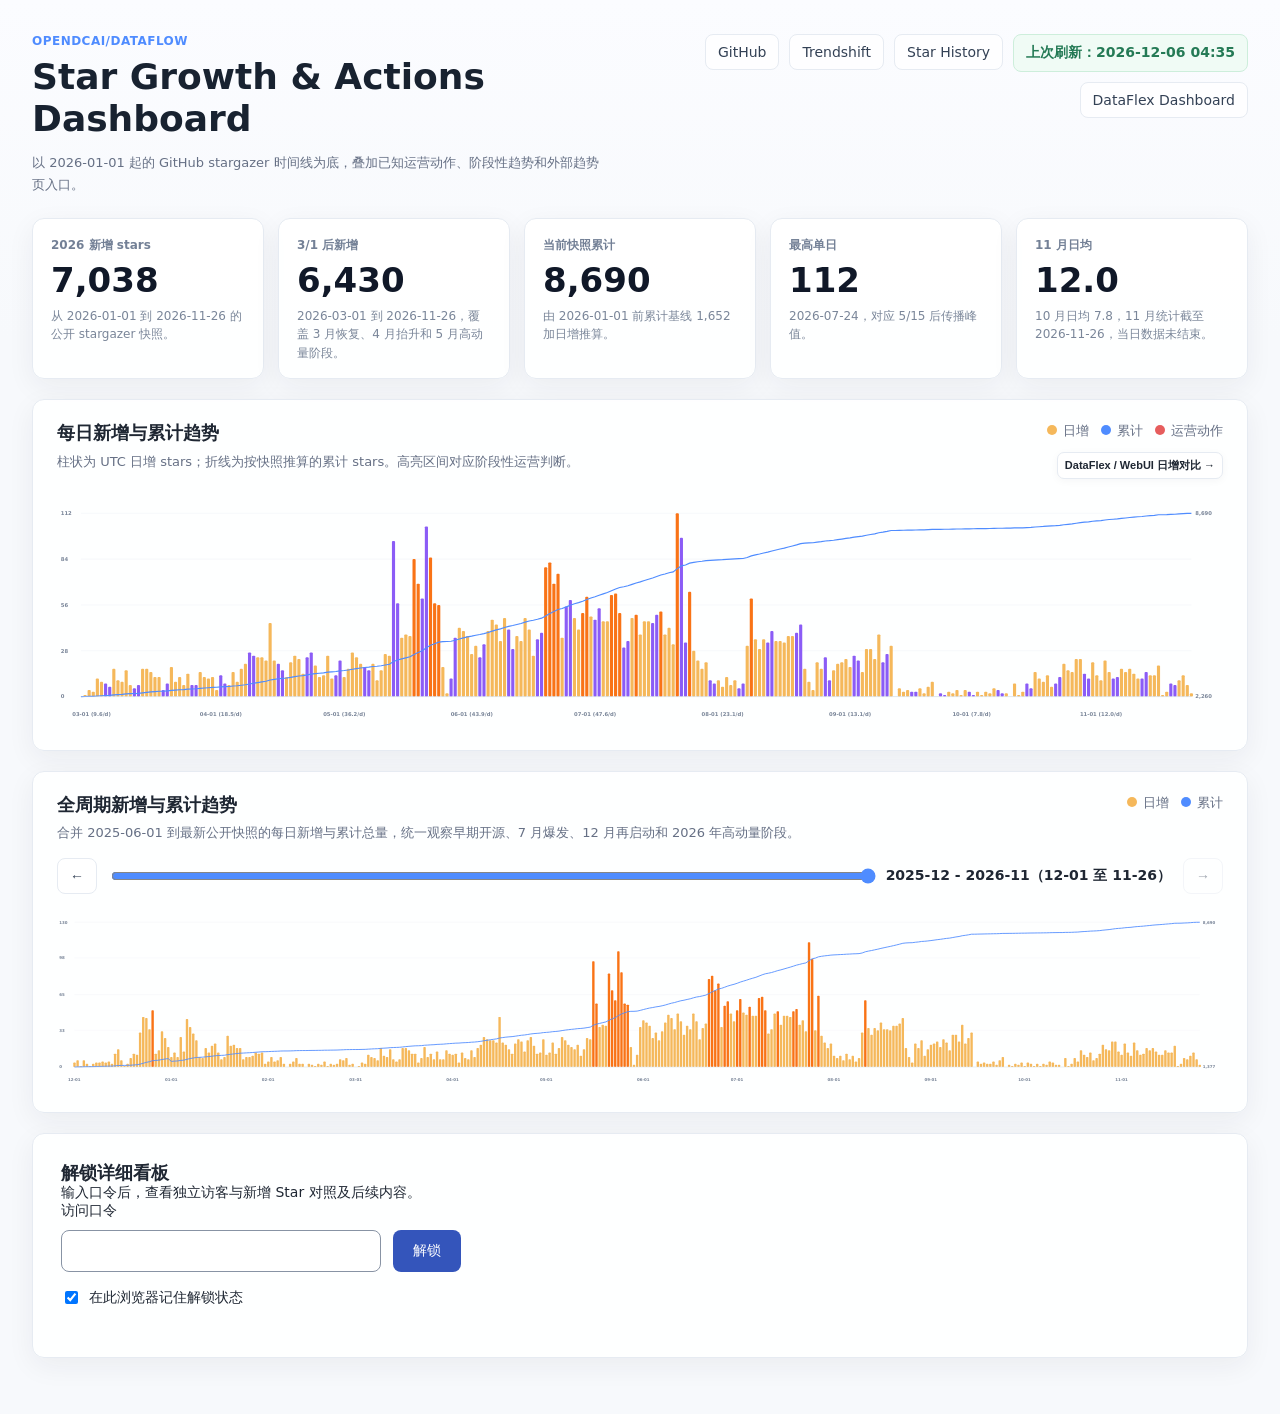
==== index.html @ 341fd1ab "chore: update encrypted dashboard [skip ci]" ====
<!doctype html>
<html lang="zh-CN">
  <head>
    <meta charset="utf-8" />
    <meta name="viewport" content="width=device-width, initial-scale=1" />
    <title>Dataflow Star Dashboard</title>
    <link rel="icon" type="image/png" href="./favicon.png" />
    <link rel="stylesheet" href="./styles.css?v=d1a17b342417" />
  <link rel="stylesheet" href="./dashboard-gate.css?v=d1a17b342417">
</head>
  <body>
    <header class="page-header">
      <div>
        <p class="eyebrow">OpenDCAI/DataFlow</p>
        <h1>Star Growth &amp; Actions Dashboard</h1>
        <p class="subhead">
          以 2026-01-01 起的 GitHub stargazer 时间线为底，叠加已知运营动作、阶段性趋势和外部趋势页入口。
        </p>
      </div>
      <nav class="source-links" aria-label="Source links">
        <a href="https://github.com/OpenDCAI/DataFlow" target="_blank" rel="noreferrer">GitHub</a>
        <a href="https://trendshift.io/repositories/16045" target="_blank" rel="noreferrer">Trendshift</a>
        <a href="https://www.star-history.com/?repos=OpenDCAI%2FDataFlow&type=date&legend=top-left" target="_blank" rel="noreferrer">Star History</a>
        <span class="source-links-second-row">
          <a href="https://jununn.github.io/dataflex-star-dashboard/" target="_blank" rel="noreferrer">DataFlex Dashboard</a>
        </span>
        <span id="liveStatus" class="live-status">本地快照</span>
      </nav>
    </header>

    <main>
      <section class="summary-grid" id="summary"></section>

      <section class="panel chart-panel">
        <div class="panel-heading">
          <div>
            <h2>每日新增与累计趋势</h2>
            <p>柱状为 UTC 日增 stars；折线为按快照推算的累计 stars。高亮区间对应阶段性运营判断。</p>
          </div>
          <div class="main-chart-tools">
            <div id="mainChartLegend" class="legend">
              <span><i class="legend-dot daily"></i>日增</span>
              <span><i class="legend-dot cumulative"></i>累计</span>
              <span><i class="legend-dot action"></i>运营动作</span>
            </div>
            <button id="mainChartModeToggle" type="button" class="chart-mode-button">DataFlex / WebUI 日增对比 →</button>
          </div>
        </div>
        <div id="mainChart" class="chart-wrap" aria-label="Daily stars and cumulative stars chart"></div>
      </section>

      <section class="panel chart-panel">
        <div class="panel-heading">
          <div>
            <h2>全周期新增与累计趋势</h2>
            <p>合并 2025-06-01 到最新公开快照的每日新增与累计总量，统一观察早期开源、7 月爆发、12 月再启动和 2026 年高动量阶段。</p>
          </div>
          <div class="legend">
            <span><i class="legend-dot daily"></i>日增</span>
            <span><i class="legend-dot cumulative"></i>累计</span>
          </div>
        </div>
        <div class="chart-window-controls" aria-label="全周期趋势 12 个月窗口切换">
          <button id="combinedPrev" type="button" class="icon-button" aria-label="前移一个月">←</button>
          <input id="combinedWindowSlider" class="year-slider" type="range" min="0" max="0" step="1" value="0" aria-label="选择 12 个月窗口" />
          <strong id="combinedWindowLabel" class="chart-window-label">近 12 个月</strong>
          <button id="combinedNext" type="button" class="icon-button" aria-label="后移一个月">→</button>
        </div>
        <div id="combinedChart" class="chart-wrap" aria-label="Combined daily stars and cumulative stars chart"></div>
      </section>


<section class="panel" id="dashboardGate" aria-labelledby="gateTitle">
  <h2 id="gateTitle">解锁详细看板</h2>
  <p>输入口令后，查看独立访客与新增 Star 对照及后续内容。</p>
  <form id="dashboardGateForm">
    <label for="dashboardPasscode">访问口令</label>
    <div class="gate-input-row"><input id="dashboardPasscode" type="password" autocomplete="current-password" required aria-describedby="gateError"><button type="submit" id="gateSubmit">解锁</button></div>
    <label class="gate-remember"><input id="gateRemember" type="checkbox" checked>在此浏览器记住解锁状态</label>
    <p id="gateError" role="status" aria-live="polite"></p>
  </form>
  <noscript>请启用 JavaScript 后输入口令解锁。</noscript>
</section>
</main>
<script src="./app.js?v=d1a17b342417"></script>
<script src="./protected.js?v=d1a17b342417"></script>
<script src="./unlock.js?v=d1a17b342417"></script>
</body></html>
---- styles.css ----
:root {
  color-scheme: light;
  --bg: #f6f7fb;
  --panel: #ffffff;
  --ink: #20242b;
  --muted: #606978;
  --line: #dfe3eb;
  --soft: #eef1f7;
  --accent: #e3a008;
  --accent-strong: #c47d00;
  --blue: #2563eb;
  --green: #15803d;
  --red: #dc2626;
  --shadow: 0 14px 40px rgba(15, 23, 42, 0.08);
}

* {
  box-sizing: border-box;
}

body {
  margin: 0;
  background: var(--bg);
  color: var(--ink);
  font-family:
    Inter, ui-sans-serif, system-ui, -apple-system, BlinkMacSystemFont, "Segoe UI",
    "Noto Sans SC", sans-serif;
}

a {
  color: inherit;
}

.page-header {
  display: flex;
  justify-content: space-between;
  gap: 32px;
  padding: 40px 52px 24px;
}

.eyebrow {
  margin: 0 0 8px;
  color: var(--blue);
  font-size: 13px;
  font-weight: 800;
  letter-spacing: 0;
  text-transform: uppercase;
}

h1,
h2,
p {
  margin: 0;
}

h1 {
  max-width: 920px;
  font-size: 42px;
  line-height: 1.12;
  letter-spacing: 0;
}

h2 {
  font-size: 20px;
  line-height: 1.2;
}

.subhead {
  max-width: 880px;
  margin-top: 12px;
  color: var(--muted);
  font-size: 16px;
  line-height: 1.7;
}

.source-links {
  display: flex;
  align-items: flex-start;
  gap: 10px;
  flex-wrap: wrap;
  justify-content: flex-end;
  margin-left: auto;
}

.source-links-second-row {
  display: flex;
  flex-basis: 100%;
  justify-content: flex-end;
  order: 2;
}

.source-links a,
.table-tools select,
.inline-source,
.icon-button {
  border: 1px solid var(--line);
  border-radius: 8px;
  background: var(--panel);
  padding: 9px 12px;
  font-size: 14px;
  text-decoration: none;
  box-shadow: 0 2px 10px rgba(15, 23, 42, 0.04);
}

.icon-button {
  min-width: 38px;
  color: var(--ink);
  font-weight: 900;
  cursor: pointer;
}

.icon-button:disabled {
  cursor: not-allowed;
  opacity: 0.45;
}

.live-status {
  border: 1px solid var(--line);
  border-radius: 8px;
  background: #eefaf1;
  color: #237a3b;
  padding: 9px 12px;
  font-size: 14px;
  font-weight: 800;
  white-space: nowrap;
}

.live-status.is-stale {
  background: #fff7ed;
  color: #b45309;
}

.inline-source {
  align-self: flex-start;
  color: var(--blue);
  white-space: nowrap;
}

main {
  padding: 0 52px 52px;
}

.summary-grid {
  display: grid;
  grid-template-columns: repeat(5, minmax(0, 1fr));
  gap: 16px;
  margin-bottom: 18px;
}

.metric {
  min-height: 118px;
  border: 1px solid var(--line);
  border-radius: 8px;
  background: var(--panel);
  padding: 18px;
  box-shadow: var(--shadow);
}

.metric span {
  display: block;
  color: var(--muted);
  font-size: 13px;
}

.metric strong {
  display: block;
  margin-top: 8px;
  font-size: 30px;
  line-height: 1;
}

.metric p {
  margin-top: 10px;
  color: var(--muted);
  font-size: 13px;
  line-height: 1.45;
}

.panel {
  border: 1px solid var(--line);
  border-radius: 8px;
  background: var(--panel);
  box-shadow: var(--shadow);
}

.chart-panel {
  margin-bottom: 18px;
}

.panel-heading {
  display: flex;
  justify-content: space-between;
  gap: 24px;
  padding: 22px 24px 12px;
}

.panel-heading.compact {
  padding-bottom: 0;
}

.panel-heading p {
  margin-top: 7px;
  color: var(--muted);
  font-size: 14px;
  line-height: 1.5;
}

.legend,
.table-tools {
  display: flex;
  align-items: center;
  gap: 12px;
  color: var(--muted);
  font-size: 13px;
  white-space: nowrap;
}

.calendar-month-label {
  min-width: 104px;
  color: var(--ink);
  font-size: 15px;
  text-align: center;
}

.chart-window-controls {
  display: grid;
  grid-template-columns: auto minmax(180px, 1fr) minmax(168px, auto) auto;
  align-items: center;
  gap: 12px;
  padding: 0 24px 12px;
}

.chart-window-label {
  color: var(--ink);
  font-size: 14px;
  text-align: center;
  white-space: nowrap;
}

.year-slider {
  width: 100%;
  accent-color: var(--blue);
  cursor: pointer;
}

.year-slider:disabled {
  cursor: not-allowed;
  opacity: 0.45;
}

.legend-dot {
  display: inline-block;
  width: 10px;
  height: 10px;
  margin-right: 6px;
  border-radius: 50%;
}

.legend-dot.daily {
  background: var(--accent);
}

.legend-dot.cumulative {
  background: var(--blue);
}

.legend-dot.action {
  background: var(--red);
}

.legend-dot.visitors {
  background: var(--green);
}

.legend-dot.star-compare {
  background: var(--accent);
}

.legend-dot.clones {
  background: #f97316;
}

.legend-dot.cloners {
  background: #8b5cf6;
}

.competitor-legend {
  display: grid;
  grid-template-columns: repeat(4, minmax(0, 1fr));
  gap: 10px;
  padding: 0 24px 12px;
}

.competitor-chip {
  display: grid;
  grid-template-columns: 10px 1fr auto;
  align-items: center;
  gap: 8px;
  border: 1px solid var(--line);
  border-radius: 8px;
  background: #fbfcff;
  padding: 9px 10px;
  color: var(--ink);
  text-decoration: none;
}

.competitor-chip span {
  width: 10px;
  height: 10px;
  border-radius: 50%;
}

.competitor-chip strong {
  min-width: 0;
  overflow: hidden;
  font-size: 12px;
  font-weight: 700;
  text-overflow: ellipsis;
  white-space: nowrap;
}

.competitor-chip em {
  color: var(--muted);
  font-size: 12px;
  font-style: normal;
  font-weight: 800;
}

.competitor-chip small {
  grid-column: 2 / 4;
  color: var(--green);
  font-size: 12px;
  font-weight: 800;
}

.chart-wrap,
.mini-chart,
.traffic-chart {
  position: relative;
  width: 100%;
  overflow-x: auto;
  padding: 0 18px 18px;
}

.chart-tooltip {
  position: absolute;
  z-index: 3;
  min-width: 148px;
  border: 1px solid var(--line);
  border-radius: 8px;
  background: rgba(255, 255, 255, 0.96);
  box-shadow: var(--shadow);
  padding: 10px 12px;
  color: var(--ink);
  font-size: 12px;
  line-height: 1.5;
  pointer-events: none;
  transform: translate(-50%, calc(-100% - 12px));
}

.chart-tooltip strong {
  display: block;
  font-size: 13px;
}

.chart-tooltip span {
  display: block;
  color: var(--muted);
}

svg {
  display: block;
  max-width: 100%;
}

.axis text,
.chart-label {
  fill: #697386;
  font-size: 11px;
}

.grid-line {
  stroke: #e8ebf1;
  stroke-dasharray: 4 6;
}

.axis-title {
  fill: #526071;
  font-size: 12px;
  font-weight: 800;
}

.phase-band {
  fill: #f3f6fc;
}

.phase-label {
  fill: #526071;
  font-size: 11px;
  font-weight: 700;
}

.bar {
  fill: var(--accent);
}

.bar.muted {
  fill: #a7d8b6;
}

.bar.hot {
  fill: #f97316;
}

.bar.weekend {
  fill: #8b5cf6;
}

.visitor-line,
.star-compare-line,
.clone-line,
.cloner-line {
  fill: none;
  stroke-linecap: round;
  stroke-linejoin: round;
  stroke-width: 3;
}

.visitor-line {
  stroke: var(--green);
}

.star-compare-line {
  stroke: var(--accent);
}

.clone-line {
  stroke: #f97316;
}

.cloner-line {
  stroke: #8b5cf6;
}

.visitor-point {
  fill: var(--green);
  stroke: #fff;
  stroke-width: 1.5;
}

.star-point {
  fill: var(--accent);
  stroke: #fff;
  stroke-width: 1.5;
}

.traffic-weekly-chart {
  padding-bottom: 8px;
}

.traffic-combo-legend {
  display: flex;
  flex-wrap: wrap;
  gap: 8px 14px;
  padding: 0 18px 4px;
  color: var(--muted);
  font-size: 12px;
  font-weight: 800;
}

.traffic-combo-legend span {
  display: inline-flex;
  align-items: center;
  gap: 5px;
}

.traffic-combo-legend i {
  display: inline-block;
  width: 9px;
  height: 9px;
  border-radius: 2px;
}

.traffic-bar {
  opacity: 0.82;
  cursor: crosshair;
}

.traffic-bar:hover {
  opacity: 1;
  stroke: var(--ink);
  stroke-width: 1.5;
}

.traffic-line {
  fill: none;
  stroke-linecap: round;
  stroke-linejoin: round;
  stroke-width: 2.8;
}

.traffic-total-line {
  fill: none;
  stroke-linecap: round;
  stroke-linejoin: round;
  stroke-width: 3.4;
}

.traffic-total-line.views {
  stroke-dasharray: 7 5;
}

.traffic-point {
  stroke: #fff;
  stroke-width: 1.5;
  cursor: crosshair;
}

.traffic-point:hover {
  stroke: var(--ink);
  stroke-width: 2;
}

.traffic-end-label {
  font-size: 11px;
  font-weight: 800;
}

.traffic-view-axis {
  fill: #e65d5d;
}

.traffic-details {
  margin: 8px 0 0;
}

.traffic-details summary {
  display: inline-flex;
  align-items: center;
  gap: 8px;
  margin-left: 24px;
  border: 1px solid var(--line);
  border-radius: 8px;
  background: #ffffff;
  color: var(--ink);
  cursor: pointer;
  font-size: 13px;
  font-weight: 800;
  list-style: none;
  padding: 8px 12px;
  user-select: none;
}

.traffic-details summary::-webkit-details-marker {
  display: none;
}

.traffic-details summary::after {
  content: "↓";
  color: var(--muted);
  font-size: 13px;
}

.traffic-details[open] summary {
  margin-bottom: 12px;
}

.traffic-details[open] summary::after {
  content: "↑";
}

.traffic-details summary:hover {
  border-color: #94a3b8;
  background: #f8fafc;
}

.star-uv-details {
  padding-bottom: 18px;
}

.main-chart-tools {
  display: flex;
  flex-direction: column;
  align-items: flex-end;
  gap: 12px;
}

.chart-mode-button {
  border: 1px solid var(--line);
  border-radius: 7px;
  background: #ffffff;
  color: var(--ink);
  cursor: pointer;
  font-size: 11px;
  font-weight: 850;
  min-width: 72px;
  padding: 5px 7px;
  box-shadow: 0 2px 8px rgba(15, 23, 42, 0.04);
}

.chart-mode-button:hover,
.chart-mode-button[aria-pressed="true"] {
  border-color: #93c5fd;
  background: #eff6ff;
  color: #1d4ed8;
}

.webui-dataflow-line,
.webui-daily-line,
.dataflex-daily-line {
  fill: none;
  stroke-linecap: round;
  stroke-linejoin: round;
  stroke-width: 3.2;
}

.webui-dataflow-line {
  stroke: #60a5fa;
}

.webui-daily-line {
  stroke: #34d399;
}

.dataflex-daily-line {
  stroke: #a78bfa;
}

.webui-compare-point {
  stroke: #ffffff;
  stroke-width: 1.6;
  cursor: crosshair;
}

.webui-compare-point.dataflow {
  fill: #60a5fa;
}

.webui-compare-point.webui {
  fill: #34d399;
}

.webui-compare-point.dataflex {
  fill: #a78bfa;
}

.legend-dot.dataflow-line {
  background: #60a5fa;
}

.legend-dot.webui-line {
  background: #34d399;
}

.legend-dot.dataflex-line {
  background: #a78bfa;
}

.webui-total-labels {
  fill: var(--muted);
  font-size: 12px;
  font-weight: 850;
}

.webui-total-labels .dataflow-total-dot {
  fill: #60a5fa;
}

.webui-total-labels .webui-total-dot {
  fill: #34d399;
}

.webui-total-labels .dataflex-total-dot {
  fill: #a78bfa;
}

.star-uv-chart {
  margin: 0 24px 6px;
  border: 1px solid var(--line);
  border-radius: 8px;
}

.star-uv-line {
  fill: none;
  stroke: #eab308;
  stroke-linecap: round;
  stroke-linejoin: round;
  stroke-width: 3.2;
}

.star-uv-point {
  fill: #eab308;
  stroke: #fff;
  stroke-width: 1.5;
  cursor: crosshair;
}

.star-uv-point:hover {
  stroke: var(--ink);
  stroke-width: 2;
}

.traffic-matrix-wrap {
  overflow-x: auto;
  padding: 0 24px 24px;
}

.traffic-matrix {
  min-width: 860px;
  border-collapse: separate;
  border-spacing: 0;
}

.traffic-matrix th,
.traffic-matrix td {
  border-right: 1px solid var(--line);
  border-bottom: 1px solid var(--line);
}

.traffic-matrix thead th {
  position: sticky;
  top: 0;
  z-index: 1;
  background: #f8fafc;
}

.traffic-matrix thead th:first-child,
.traffic-source-name {
  position: sticky;
  left: 0;
  z-index: 2;
  background: #fff;
}

.traffic-matrix thead th:first-child {
  z-index: 3;
  background: #f8fafc;
}

.traffic-matrix thead span {
  display: block;
  margin-top: 3px;
  color: var(--muted);
  font-size: 11px;
  font-weight: 700;
}

.traffic-group-row th {
  position: static;
  background: #eef2ff;
  color: #3730a3;
  font-size: 12px;
  letter-spacing: 0.03em;
  text-transform: uppercase;
}

.traffic-source-name {
  min-width: 180px;
  max-width: 240px;
  color: var(--ink);
  font-weight: 800;
}

.traffic-matrix-cell {
  min-width: 150px;
  background: #fff;
}

.traffic-matrix-cell strong,
.traffic-matrix-cell span,
.traffic-matrix-cell em {
  display: block;
}

.traffic-matrix-cell strong {
  font-size: 18px;
  line-height: 1.1;
}

.traffic-matrix-cell span {
  margin-top: 3px;
  color: var(--muted);
  font-size: 12px;
}

.traffic-matrix-cell em {
  margin-top: 5px;
  font-size: 12px;
  font-style: normal;
  font-weight: 900;
}

.traffic-matrix-cell .is-up {
  color: #15803d;
}

.traffic-matrix-cell .is-down {
  color: #dc2626;
}

.traffic-matrix-cell .is-flat {
  color: #64748b;
}

.clone-point {
  fill: #f97316;
  stroke: #fff;
  stroke-width: 1.5;
}

.cloner-point {
  fill: #8b5cf6;
  stroke: #fff;
  stroke-width: 1.5;
}

.monthly-cloner-averages {
  display: grid;
  grid-template-columns: repeat(auto-fit, minmax(150px, 1fr));
  gap: 8px;
  padding: 0 24px 14px;
}

.monthly-cloner-averages article {
  border: 1px solid var(--line);
  border-radius: 8px;
  background: #fbfcff;
  padding: 9px 11px;
}

.monthly-cloner-averages span {
  display: block;
  color: var(--muted);
  font-size: 10px;
  font-weight: 800;
}

.monthly-cloner-averages strong {
  display: block;
  margin-top: 3px;
  color: var(--ink);
  font-size: 13px;
  line-height: 1.1;
}

.monthly-cloner-averages p {
  margin: 4px 0 0;
  color: var(--muted);
  font-size: 10px;
  line-height: 1.45;
}

.overflow-label {
  fill: #c2410c;
  font-size: 13px;
  font-weight: 800;
}

.cum-line {
  fill: none;
  stroke: var(--blue);
  stroke-width: 2.4;
}

.competitor-line {
  fill: none;
  stroke-linecap: round;
  stroke-linejoin: round;
  stroke-width: 3.5;
}

.competitor-point {
  stroke: #ffffff;
  stroke-width: 1.4;
  cursor: crosshair;
}

.competitor-point:hover {
  stroke: var(--ink);
  stroke-width: 2;
}

.competitor-end-label {
  font-size: 11px;
  font-weight: 800;
}

.action-pin {
  fill: var(--red);
  stroke: #fff;
  stroke-width: 1.6;
}

.hover-zone {
  fill: transparent;
}

.hover-zone:hover + .bar,
.bar:hover {
  fill: var(--accent-strong);
}

.two-col {
  display: grid;
  grid-template-columns: minmax(0, 1.1fr) minmax(360px, 0.9fr);
  gap: 18px;
  margin-bottom: 18px;
}

.phase-list,
.source-stack {
  display: grid;
  gap: 12px;
  padding: 18px 24px 24px;
}

.phase-card {
  border-left: 4px solid var(--blue);
  border-radius: 8px;
  background: #f8fafc;
  padding: 14px 16px;
}

.phase-card strong {
  display: block;
  font-size: 15px;
}

.phase-card p {
  margin-top: 6px;
  color: var(--muted);
  font-size: 13px;
  line-height: 1.55;
}

.source-card {
  display: block;
  border: 1px solid var(--line);
  border-radius: 8px;
  padding: 14px;
  text-decoration: none;
}

.source-card strong,
.source-card span {
  display: block;
}

.source-card span {
  margin-top: 5px;
  color: var(--muted);
  font-size: 13px;
  line-height: 1.45;
}

.region-grid {
  display: grid;
  grid-template-columns: repeat(5, minmax(0, 1fr));
  gap: 12px;
  padding: 12px 24px 24px;
}

.region-card {
  border: 1px solid var(--line);
  border-radius: 8px;
  background: #f8fafc;
  padding: 14px;
}

.region-card strong {
  display: block;
  font-size: 14px;
  line-height: 1.35;
}

.region-bar {
  display: grid;
  grid-template-columns: var(--china) var(--overseas) var(--unknown);
  height: 10px;
  margin: 12px 0 10px;
  overflow: hidden;
  border-radius: 999px;
  background: var(--soft);
}

.region-bar span:first-child {
  background: var(--red);
}

.region-bar span:last-child {
  background: #cbd5e1;
}

.region-bar span:nth-child(2) {
  background: var(--blue);
}

.region-meta {
  display: grid;
  gap: 5px;
  color: var(--muted);
  font-size: 12px;
  line-height: 1.4;
}

.region-locations {
  overflow: hidden;
  text-overflow: ellipsis;
  white-space: nowrap;
}

.region-card.pending .region-bar {
  display: block;
  background: repeating-linear-gradient(
    90deg,
    #dbe3ef,
    #dbe3ef 10px,
    #edf2f7 10px,
    #edf2f7 20px
  );
}

.action-calendar {
  position: relative;
  overflow-x: auto;
  padding: 0 24px 24px;
}

.calendar-weekdays,
.calendar-grid {
  display: grid;
  grid-template-columns: repeat(7, minmax(0, 1fr));
  min-width: 860px;
}

.calendar-weekdays {
  border: 1px solid var(--line);
  border-bottom: 0;
  border-radius: 8px 8px 0 0;
  background: #f8fafc;
}

.calendar-weekdays span {
  padding: 9px 10px;
  color: var(--muted);
  font-size: 12px;
  font-weight: 800;
  text-align: center;
}

.calendar-grid {
  border-top: 1px solid var(--line);
  border-left: 1px solid var(--line);
}

.calendar-cell {
  min-height: 132px;
  border-right: 1px solid var(--line);
  border-bottom: 1px solid var(--line);
  background: #fff;
  padding: 9px;
}

.calendar-cell.is-empty {
  background: #f8fafc;
}

.calendar-cell.is-weekend {
  background: #fbf7ff;
}

.calendar-date {
  display: flex;
  align-items: flex-start;
  justify-content: space-between;
  gap: 8px;
}

.calendar-date strong {
  font-size: 18px;
  line-height: 1;
}

.calendar-date span {
  min-width: 0;
  overflow: hidden;
  color: var(--muted);
  font-size: 11px;
  font-weight: 700;
  text-overflow: ellipsis;
  white-space: nowrap;
}

.calendar-metrics {
  display: flex;
  gap: 8px;
  margin: 8px 0;
  font-size: 12px;
  font-weight: 800;
}

.calendar-metrics em {
  color: var(--muted);
  font-style: normal;
}

.calendar-actions {
  display: grid;
  gap: 5px;
}

.calendar-action {
  display: block;
  min-width: 0;
  overflow: hidden;
  border: 1px solid #e5e7eb;
  border-radius: 6px;
  background: #fff;
  padding: 5px 6px;
  color: var(--ink);
  font-size: 11px;
  font-weight: 700;
  line-height: 1.3;
  text-decoration: none;
  text-overflow: ellipsis;
  white-space: nowrap;
  cursor: pointer;
}

.calendar-action:hover {
  border-color: #bfdbfe;
  background: #eff6ff;
  color: var(--blue);
  text-decoration: underline;
}

.calendar-action span {
  margin-right: 5px;
  color: var(--accent-strong);
}

.calendar-action.channel-reddit {
  border-color: #fed7aa;
  background: #fff7ed;
}

.calendar-action.channel-reddit span {
  color: #ea580c;
}

.calendar-action.channel-linkedin {
  border-color: #bfdbfe;
  background: #eff6ff;
}

.calendar-action.channel-linkedin span {
  color: #2563eb;
}

.calendar-action.channel-facebook {
  border-color: #c7d2fe;
  background: #eef2ff;
}

.calendar-action.channel-facebook span {
  color: #4338ca;
}

.calendar-action.channel-huggingface {
  border-color: #fde68a;
  background: #fffbeb;
}

.calendar-action.channel-huggingface span {
  color: #f59e0b;
}

.calendar-action.channel-wechat {
  border-color: #bbf7d0;
  background: #f0fdf4;
}

.calendar-action.channel-wechat span {
  color: #16a34a;
}

.calendar-action.channel-xhs {
  border-color: #fecaca;
  background: #fef2f2;
}

.calendar-action.channel-xhs span {
  color: #dc2626;
}

.calendar-action.channel-offline {
  border-color: #ddd6fe;
  background: #f5f3ff;
}

.calendar-action.channel-offline span {
  color: #7c3aed;
}

.calendar-action.channel-devsite {
  border-color: #99f6e4;
  background: #f0fdfa;
}

.calendar-action.channel-devsite span {
  color: #0f766e;
}

.calendar-action.channel-default span {
  color: #64748b;
}

.calendar-tooltip {
  max-width: 340px;
  overflow-wrap: anywhere;
}

.table-wrap {
  max-height: 620px;
  overflow: auto;
  border: 1px solid var(--line);
  border-radius: var(--radius);
  background: #ffffff;
}

.stargazer-overlap-panel {
  scroll-margin-top: 24px;
}

.overlap-archive {
  padding-top: 18px;
}

.overlap-archive summary {
  display: inline-flex;
  align-items: center;
  gap: 8px;
  border: 1px solid var(--line);
  border-radius: 8px;
  background: #ffffff;
  color: var(--ink);
  cursor: pointer;
  font-size: 14px;
  font-weight: 700;
  padding: 9px 12px;
  list-style: none;
}

.overlap-archive summary::-webkit-details-marker {
  display: none;
}

.overlap-archive summary::before {
  content: "+";
  color: var(--blue);
  font-size: 16px;
  line-height: 1;
}

.overlap-archive[open] summary {
  margin-bottom: 18px;
}

.overlap-archive[open] summary::before {
  content: "-";
}

.overlap-meta {
  display: flex;
  flex-wrap: wrap;
  gap: 8px;
  margin: 0 24px 16px;
}

.overlap-meta span {
  border: 1px solid var(--line);
  border-radius: 999px;
  background: #f8fafc;
  color: var(--muted);
  padding: 6px 10px;
  font-size: 12px;
}

.overlap-insights {
  display: grid;
  grid-template-columns: repeat(auto-fit, minmax(260px, 1fr));
  gap: 12px;
  margin: 0 24px 18px;
}

.overlap-insights article {
  border: 1px solid var(--line);
  border-radius: var(--radius);
  background: linear-gradient(180deg, #ffffff, #f8fafc);
  padding: 14px;
}

.overlap-insights strong {
  display: block;
  margin-bottom: 8px;
  color: var(--ink);
  font-size: 15px;
}

.overlap-insights span {
  color: var(--muted);
  font-size: 13px;
  line-height: 1.55;
}

.relation-pill {
  display: inline-flex;
  align-items: center;
  justify-content: center;
  border-radius: 999px;
  padding: 4px 8px;
  font-size: 12px;
  font-weight: 700;
  white-space: nowrap;
}

.relation-pill.downstream {
  background: #e0f2fe;
  color: #0369a1;
}

.relation-pill.complement {
  background: #dcfce7;
  color: #166534;
}

.relation-pill.competitor {
  background: #fee2e2;
  color: #991b1b;
}

.relation-pill.adjacent {
  background: #fef3c7;
  color: #92400e;
}

.relation-pill.weak {
  background: #f1f5f9;
  color: #475569;
}

.overlap-table-grid {
  display: grid;
  gap: 18px;
  margin: 0 24px;
}

.overlap-table-intro {
  display: flex;
  align-items: flex-start;
  justify-content: space-between;
  gap: 16px;
  border: 1px solid var(--line);
  border-radius: var(--radius);
  background: #fbfdff;
  padding: 16px;
}

.overlap-table-intro h3 {
  margin: 0 0 8px;
  font-size: 17px;
}

.overlap-table-intro p {
  margin: 0;
  color: var(--muted);
  font-size: 13px;
  line-height: 1.65;
}

.overlap-scroll-actions {
  display: flex;
  gap: 8px;
  flex: 0 0 auto;
}

.overlap-scroll-actions button {
  width: 34px;
  height: 34px;
  border: 1px solid var(--line);
  border-radius: 8px;
  background: #ffffff;
  color: var(--ink);
  cursor: pointer;
  font-size: 18px;
  line-height: 1;
}

.overlap-scroll-actions button:hover {
  border-color: #94a3b8;
  background: #f8fafc;
}

.overlap-table-wrap {
  max-height: 520px;
  border: 1px solid var(--line);
  border-radius: var(--radius);
}

.overlap-category-wrap {
  max-height: 360px;
}

.overlap-table {
  min-width: 1480px;
  table-layout: fixed;
}

.overlap-table th:nth-child(1),
.overlap-table td:nth-child(1) {
  width: 190px;
  min-width: 190px;
  max-width: 190px;
  overflow-wrap: anywhere;
}

.overlap-table th:nth-child(7),
.overlap-table td:nth-child(7) {
  width: 320px;
  min-width: 320px;
  white-space: normal;
  line-height: 1.5;
  overflow-wrap: anywhere;
}

.overlap-table th:nth-child(8),
.overlap-table td:nth-child(8) {
  width: 430px;
  min-width: 430px;
  white-space: normal;
  line-height: 1.5;
  overflow-wrap: anywhere;
}

.overlap-table a {
  color: var(--blue);
  font-weight: 700;
  text-decoration: none;
}

.overlap-table a:hover {
  text-decoration: underline;
}

.overlap-note {
  margin: 14px 24px 0;
  color: var(--muted);
  font-size: 13px;
  line-height: 1.6;
}

.compact-table {
  max-height: 320px;
  margin: 0 24px 24px;
}

.region-breakdown-wrap {
  margin: 18px 24px 24px;
  max-height: none;
}

.region-breakdown-wrap th:first-child,
.region-breakdown-wrap td:first-child {
  width: 76px;
  min-width: 76px;
  white-space: nowrap;
}

table {
  width: 100%;
  border-collapse: collapse;
  font-size: 14px;
}

thead th {
  position: sticky;
  top: 0;
  z-index: 1;
  background: #f8fafc;
  color: #475569;
  text-align: left;
}

th,
td {
  border-bottom: 1px solid var(--line);
  padding: 12px 14px;
  vertical-align: top;
}

td:nth-child(2),
td:nth-child(3) {
  font-variant-numeric: tabular-nums;
}

.count-hot {
  color: var(--red);
  font-weight: 800;
}

.tag-list {
  display: flex;
  flex-wrap: wrap;
  gap: 6px;
}

.tag {
  border-radius: 999px;
  background: var(--soft);
  padding: 4px 8px;
  color: #475569;
  font-size: 12px;
}

.action-link {
  color: var(--blue);
  text-decoration: none;
}

.action-link:hover {
  text-decoration: underline;
}

@media (max-width: 980px) {
  .page-header,
  .panel-heading {
    flex-direction: column;
  }

  .summary-grid,
  .two-col,
  .region-grid,
  .competitor-legend,
  .overlap-insights {
    grid-template-columns: 1fr;
  }

  h1 {
    font-size: 32px;
  }
}

/* ------------------------------------------------------------------
   UI Refresh 2026-07-10
   目标：仅重构视觉风格，不改变任何业务数据、图表结构、tooltip、外链与交互逻辑。
   风格基准：飞书多维表格式的浅灰白基底、轻量边框、柔和色彩和规整留白。
------------------------------------------------------------------- */

/* 1. 全局视觉系统：统一字体、色板、圆角、阴影、边框和页面基底 */
:root {
  --bg: #f7f9fc;
  --panel: rgba(255, 255, 255, 0.94);
  --ink: #1f2733;
  --muted: #667085;
  --line: #e6ebf2;
  --soft: #f1f5f9;
  --blue: #4f8cff;
  --green: #2fb67c;
  --red: #e65d5d;
  --accent: #f5b85b;
  --accent-strong: #e69a35;
  --radius: 12px;
  --radius-sm: 8px;
  --shadow: 0 8px 28px rgba(31, 39, 51, 0.06);
  --shadow-hover: 0 12px 34px rgba(31, 39, 51, 0.09);
  --font-body: Inter, ui-sans-serif, system-ui, -apple-system, BlinkMacSystemFont,
    "Segoe UI", "Noto Sans SC", "PingFang SC", "Microsoft YaHei", sans-serif;
}

html {
  background: var(--bg);
}

body {
  min-width: 1180px;
  background:
    linear-gradient(180deg, #fbfcff 0%, #f7f9fc 340px, #f7f9fc 100%);
  color: var(--ink);
  font-family: var(--font-body);
  font-size: 14px;
  letter-spacing: 0;
}

/* 2. 页面骨架：使用居中的 12 列栅格节奏，拉开模块层级和留白 */
.page-header,
main {
  width: min(1480px, calc(100vw - 64px));
  margin: 0 auto;
  padding-right: 0;
  padding-left: 0;
}

.page-header {
  align-items: flex-start;
  padding-top: 34px;
  padding-bottom: 22px;
}

main {
  display: grid;
  grid-template-columns: repeat(12, minmax(0, 1fr));
  gap: 20px;
  padding-bottom: 56px;
}

main > section,
main > details {
  grid-column: 1 / -1;
}

.summary-grid,
.chart-panel,
.two-col,
.panel {
  margin-bottom: 0;
}

.two-col {
  grid-template-columns: repeat(12, minmax(0, 1fr));
  gap: 20px;
}

.two-col > .panel:first-child {
  grid-column: span 7;
}

.two-col > .panel:last-child {
  grid-column: span 5;
}

/* 3. 头部与筛选/外链区：轻按钮、弱边框、无厚重装饰 */
.eyebrow {
  color: #4f8cff;
  font-size: 12px;
  font-weight: 700;
  letter-spacing: 0.04em;
}

h1 {
  max-width: 780px;
  color: #182230;
  font-size: 36px;
  font-weight: 760;
  line-height: 1.16;
}

h2 {
  color: #1f2733;
  font-size: 18px;
  font-weight: 720;
}

.subhead,
.panel-heading p {
  color: var(--muted);
  font-size: 13px;
  line-height: 1.7;
}

.source-links a,
.inline-source,
.icon-button,
.traffic-details summary,
.overlap-archive summary,
.overlap-scroll-actions button {
  border-color: var(--line);
  border-radius: var(--radius-sm);
  background: rgba(255, 255, 255, 0.86);
  box-shadow: none;
  color: #334155;
  transition: background-color 0.15s ease, border-color 0.15s ease, color 0.15s ease;
}

.source-links a:hover,
.inline-source:hover,
.icon-button:hover,
.traffic-details summary:hover,
.overlap-archive summary:hover,
.overlap-scroll-actions button:hover {
  border-color: #cbd7e6;
  background: #f8fbff;
  color: #2f6fed;
}

.live-status {
  border-color: #cdeedb;
  border-radius: var(--radius-sm);
  background: #f0fbf5;
  box-shadow: none;
  color: #247a55;
}

.live-status.is-stale {
  border-color: #fde3bb;
  background: #fff8ed;
  color: #b66b1a;
}

/* 4. 卡片与模块容器：统一圆角、淡边框、柔和阴影，移除厚重层级 */
.panel,
.metric,
.phase-card,
.region-card,
.source-card,
.competitor-chip,
.overlap-insights article,
.overlap-table-intro {
  border-color: var(--line);
  border-radius: var(--radius);
  background: var(--panel);
  box-shadow: var(--shadow);
}

.panel {
  overflow: hidden;
}

.panel-heading {
  align-items: flex-start;
  padding: 22px 24px 14px;
}

.panel-heading.compact {
  padding-bottom: 4px;
}

/* 5. KPI 卡片：主数字放大、说明弱化，使用轻微 hover 反馈 */
.summary-grid {
  grid-template-columns: repeat(5, minmax(0, 1fr));
  gap: 14px;
}

.metric {
  min-height: 126px;
  padding: 18px 18px 16px;
  transition: transform 0.15s ease, box-shadow 0.15s ease, border-color 0.15s ease;
}

.metric:hover {
  transform: translateY(-1px);
  border-color: #d5deea;
  box-shadow: var(--shadow-hover);
}

.metric span {
  color: #738096;
  font-size: 12px;
  font-weight: 650;
}

.metric strong {
  margin-top: 9px;
  color: #101828;
  font-size: 34px;
  font-weight: 760;
  letter-spacing: 0;
}

.metric p {
  color: #7a8699;
  font-size: 12px;
  line-height: 1.55;
}

/* 6. 图表轻量化：弱化坐标轴/网格，保留现有点、柱、tooltip 交互 */
.chart-wrap,
.mini-chart,
.traffic-chart {
  padding: 4px 22px 22px;
}

svg {
  overflow: visible;
}

.grid-line {
  stroke: #edf1f6;
  stroke-dasharray: none;
}

.axis text,
.chart-label,
.phase-label,
.axis-title {
  fill: #7a8699;
  font-weight: 600;
}

.phase-band {
  fill: #f6f8fb;
}

.bar {
  fill: var(--accent);
  opacity: 1;
}

.bar.muted {
  fill: #a7d8b6;
}

.bar.hot {
  fill: #f97316;
}

.bar.weekend {
  fill: #8b5cf6;
}

.hover-zone:hover + .bar,
.bar:hover {
  fill: var(--accent-strong);
  opacity: 1;
}

.cum-line,
.visitor-line,
.star-compare-line,
.clone-line,
.cloner-line,
.competitor-line,
.traffic-line,
.traffic-total-line {
  stroke-width: 2.4;
  filter: none;
}

.competitor-line {
  stroke-width: 2.8;
}

.competitor-point,
.visitor-point,
.star-point,
.clone-point,
.cloner-point,
.traffic-point {
  stroke: #ffffff;
  stroke-width: 1.6;
}

.competitor-point:hover,
.traffic-point:hover {
  stroke: #475569;
  stroke-width: 1.8;
}

.chart-tooltip {
  border-color: #d9e2ee;
  border-radius: 10px;
  background: rgba(255, 255, 255, 0.98);
  box-shadow: 0 10px 30px rgba(31, 39, 51, 0.12);
}

/* 7. 竞品配色载体：legend 与表格标签使用柔和底色，不占用涨跌红绿 */
.competitor-legend {
  grid-template-columns: repeat(3, minmax(0, 1fr));
  gap: 10px;
  padding: 0 24px 16px;
}

.competitor-chip {
  grid-template-columns: 12px minmax(0, 1fr) auto;
  background: #fbfdff;
  padding: 10px 12px;
}

.competitor-chip span {
  width: 12px;
  height: 12px;
  box-shadow: inset 0 0 0 1px rgba(31, 39, 51, 0.05);
}

.competitor-chip strong {
  color: #263445;
  font-size: 12px;
}

.competitor-chip em {
  color: #1f2733;
  font-size: 12px;
}

.competitor-chip small {
  color: #2f8f66;
  font-size: 11px;
  font-weight: 700;
}

/* 8. 表格系统：淡表头、简边框、数字对齐，降低斑马与厚线存在感 */
.table-wrap,
.overlap-table-wrap,
.overlap-category-wrap,
.traffic-matrix-wrap {
  border-color: var(--line);
  border-radius: var(--radius);
  background: #ffffff;
}

table {
  color: #273445;
  font-size: 13px;
}

thead th {
  background: #f6f9fc;
  color: #596779;
  font-size: 12px;
  font-weight: 700;
}

th,
td {
  border-bottom-color: #edf1f6;
  padding: 11px 14px;
}

tbody tr:hover td {
  background: #fbfdff;
}

td:nth-child(2),
td:nth-child(3),
td:nth-child(4),
td:nth-child(5),
.traffic-matrix-cell strong,
.traffic-matrix-cell span,
.traffic-matrix-cell em {
  font-variant-numeric: tabular-nums;
}

.traffic-matrix th,
.traffic-matrix td {
  border-color: #edf1f6;
}

.traffic-matrix thead th,
.traffic-matrix thead th:first-child,
.traffic-group-row th {
  background: #f4f8fd;
  color: #4f647d;
}

.traffic-source-name,
.traffic-matrix-cell {
  background: #ffffff;
}

/* 9. 阶段、来源与地区卡片：压低装饰感，保持信息密度 */
.phase-list,
.source-stack {
  gap: 10px;
  padding: 16px 24px 24px;
}

.phase-card {
  border-left: 3px solid #91b9ff;
  background: #fbfdff;
  padding: 13px 15px;
}

.phase-card strong,
.region-card strong {
  color: #273445;
  font-size: 14px;
}

.phase-card p,
.source-card span,
.region-meta {
  color: #6f7d90;
  font-size: 12px;
}

.source-card {
  background: #fbfdff;
  transition: background-color 0.15s ease, border-color 0.15s ease;
}

.source-card:hover {
  border-color: #cbd7e6;
  background: #f8fbff;
}

.region-grid {
  grid-template-columns: repeat(5, minmax(0, 1fr));
  gap: 12px;
}

.region-card {
  background: #fbfdff;
}

.region-bar span:first-child {
  background: #ef7c72;
}

.region-bar span:nth-child(2) {
  background: #4f8cff;
}

.region-bar span:last-child {
  background: #c8d4e2;
}

/* 10. 日历：飞书表格式轻网格，保留所有 action 外链和 tooltip */
.action-calendar {
  padding: 0 24px 24px;
}

.calendar-weekdays {
  border-color: #e5ebf3;
  border-radius: var(--radius) var(--radius) 0 0;
  background: #f6f9fc;
}

.calendar-grid {
  border-color: #e5ebf3;
}

.calendar-cell {
  min-height: 128px;
  border-color: #edf1f6;
  background: #ffffff;
  padding: 10px;
}

.calendar-cell.is-empty {
  background: #f8fafc;
}

.calendar-cell.is-weekend {
  background: #fbf9ff;
}

.calendar-date strong {
  color: #263445;
  font-size: 17px;
  font-weight: 750;
}

.calendar-date span,
.calendar-metrics em {
  color: #7a8699;
}

.calendar-action {
  border-color: #e7edf5;
  border-radius: 7px;
  box-shadow: none;
  color: #334155;
  font-weight: 650;
  transition: background-color 0.15s ease, border-color 0.15s ease, color 0.15s ease;
}

.calendar-action:hover {
  border-color: #cad7e8;
  background: #f8fbff;
  color: #2f6fed;
  text-decoration: none;
}

.calendar-action.channel-reddit {
  border-color: #f8d9c2;
  background: #fff6f0;
}

.calendar-action.channel-linkedin {
  border-color: #d5e5ff;
  background: #f3f8ff;
}

.calendar-action.channel-facebook {
  border-color: #c9d3ff;
  background: #f0f3ff;
}

.calendar-action.channel-huggingface {
  border-color: #ffe08a;
  background: #fff8dc;
}

.calendar-action.channel-wechat {
  border-color: #d3efd9;
  background: #f4fbf5;
}

.calendar-action.channel-xhs {
  border-color: #f7d1d1;
  background: #fff5f5;
}

.calendar-action.channel-offline {
  border-color: #e2dcfb;
  background: #f8f6ff;
}

.calendar-action.channel-devsite {
  border-color: #ccefeb;
  background: #f3fbfa;
}

/* 11. 共同关注模块：轻标签、通透信息块、长文表格可读性优化 */
.overlap-meta span,
.tag,
.relation-pill {
  border-color: #e5ebf3;
  background: #f6f9fc;
  color: #64748b;
  font-weight: 650;
}

.overlap-insights article,
.overlap-table-intro {
  background: #fbfdff;
}

.overlap-insights strong {
  color: #243244;
}

.relation-pill.downstream {
  background: #eaf4ff;
  color: #356b9f;
}

.relation-pill.complement {
  background: #ecf9f1;
  color: #2f7a55;
}

.relation-pill.competitor {
  background: #fff0ee;
  color: #a4493f;
}

.relation-pill.adjacent {
  background: #fff6df;
  color: #90702c;
}

.relation-pill.weak {
  background: #f1f5f9;
  color: #64748b;
}

.overlap-table {
  min-width: 1420px;
}

.overlap-table th:nth-child(1),
.overlap-table td:nth-child(1) {
  width: 170px;
  min-width: 170px;
  max-width: 170px;
}

.overlap-table th:nth-child(7),
.overlap-table td:nth-child(7) {
  width: 360px;
  min-width: 360px;
}

.overlap-table th:nth-child(8),
.overlap-table td:nth-child(8) {
  width: 460px;
  min-width: 460px;
}

.overlap-table a,
.action-link {
  color: #3f7ee8;
}

/* 12. 响应式：保留同一信息层级，在窄屏切换单列 */
@media (max-width: 1180px) {
  body {
    min-width: 0;
  }

  .page-header,
  main {
    width: min(100% - 32px, 980px);
  }

  .summary-grid,
  .competitor-legend,
  .region-grid {
    grid-template-columns: repeat(2, minmax(0, 1fr));
  }

  .two-col > .panel:first-child,
  .two-col > .panel:last-child {
    grid-column: 1 / -1;
  }
}

@media (max-width: 640px) {
  .page-header,
  main {
    padding-left: 18px;
    padding-right: 18px;
  }

  .summary-grid {
    gap: 10px;
  }

  .metric {
    min-height: auto;
  }

  th,
  td {
    padding: 10px;
  }
}

/* Chart color tune: keep competitor comparison soft, and make traffic analysis less alert-like. */
.traffic-bar {
  opacity: 0.84;
}

.traffic-bar:hover {
  opacity: 1;
}

.traffic-line.total-uv {
  stroke: #0f766e;
  stroke-width: 2.8;
}

.traffic-line.total-views {
  stroke: #e65d5d;
  stroke-width: 2.6;
  stroke-dasharray: 8 7;
  opacity: 0.9;
}

.traffic-total-line.views {
  stroke: #e65d5d;
  opacity: 0.88;
}

/* Palette card alignment for core analytics modules. */
:root {
  --palette-red-soft: #F9B9B6;
  --palette-orange-soft: #FFC98D;
  --palette-yellow-soft: #FFE283;
  --palette-lime-soft: #C9E94F;
  --palette-green-soft: #8CE19B;
  --palette-teal-soft: #69DCCF;
  --palette-sky-soft: #8ED0F0;
  --palette-blue-soft: #B7C8F7;
  --palette-pink-soft: #F3A7CD;
  --palette-purple-soft: #D6BCFA;
  --palette-gray-soft: #D7DADE;
  --palette-red: #EF4B45;
  --palette-orange: #F97316;
  --palette-yellow: #D99A00;
  --palette-lime: #6B9500;
  --palette-green: #2BA84A;
  --palette-teal: #16B8A6;
  --palette-sky: #1595C8;
  --palette-blue: #4F7EF3;
  --palette-pink: #EF5A9D;
  --palette-purple: #8B5CF6;
  --palette-gray: #5B6472;
}

.legend-dot.daily {
  background: var(--accent);
}

.legend-dot.cumulative {
  background: var(--blue);
}

.legend-dot.action {
  background: var(--red);
}

.legend-dot.visitors {
  background: var(--palette-teal);
}

.legend-dot.star-compare {
  background: var(--palette-yellow);
}

.legend-dot.clones {
  background: var(--palette-orange);
}

.legend-dot.cloners {
  background: var(--palette-purple);
}

#mainChart .bar,
#combinedChart .bar {
  fill: var(--accent);
  opacity: 1;
}

#mainChart .bar.hot,
#combinedChart .bar.hot {
  fill: #f97316;
  opacity: 1;
}

#mainChart .bar.weekend,
#combinedChart .bar.weekend {
  fill: #8b5cf6;
  opacity: 1;
}

#mainChart .hover-zone:hover + .bar,
#mainChart .bar:hover,
#combinedChart .hover-zone:hover + .bar,
#combinedChart .bar:hover {
  fill: var(--accent-strong);
  opacity: 1;
}

.cum-line {
  stroke: var(--blue);
}

.visitor-line {
  stroke: var(--palette-teal);
}

.star-compare-line {
  stroke: var(--palette-yellow);
}

.star-point {
  fill: var(--palette-yellow);
}

.clone-line {
  stroke: var(--palette-orange);
}

.cloner-line {
  stroke: var(--palette-purple);
}

.region-bar span:first-child {
  background: var(--palette-red);
  opacity: 0.82;
}

.region-bar span:nth-child(2) {
  background: var(--palette-blue);
  opacity: 0.82;
}

.region-bar span:last-child {
  background: var(--palette-gray-soft);
}

.traffic-bar {
  opacity: 0.82;
}

.traffic-total-line {
  stroke: var(--palette-teal);
  stroke-width: 2.8;
}

.traffic-total-line.views {
  stroke: var(--palette-pink);
  stroke-width: 2.6;
  stroke-dasharray: 8 7;
  opacity: 0.86;
}

.traffic-point.total-uv {
  fill: var(--palette-teal);
}

.traffic-point.total-views,
.traffic-view-axis {
  fill: var(--palette-pink);
}
---- dashboard-gate.css ----
#dashboardGate { padding: 28px; }
.gate-input-row { display: flex; flex-wrap: wrap; gap: 12px; margin: 10px 0 16px; }
#dashboardPasscode { padding: 12px; border: 1px solid #8893a4; border-radius: 8px; font: inherit; width: min(320px,100%); box-sizing: border-box; }
#gateSubmit { padding: 10px 20px; border: 0; border-radius: 8px; background: #3455bb; color: white; cursor: pointer; font: inherit; }
#gateSubmit:disabled { opacity: .65; cursor: wait; }
.gate-remember { display: flex; gap: 8px; align-items: center; }
#gateError { color: #b42318; min-height: 1.6em; }
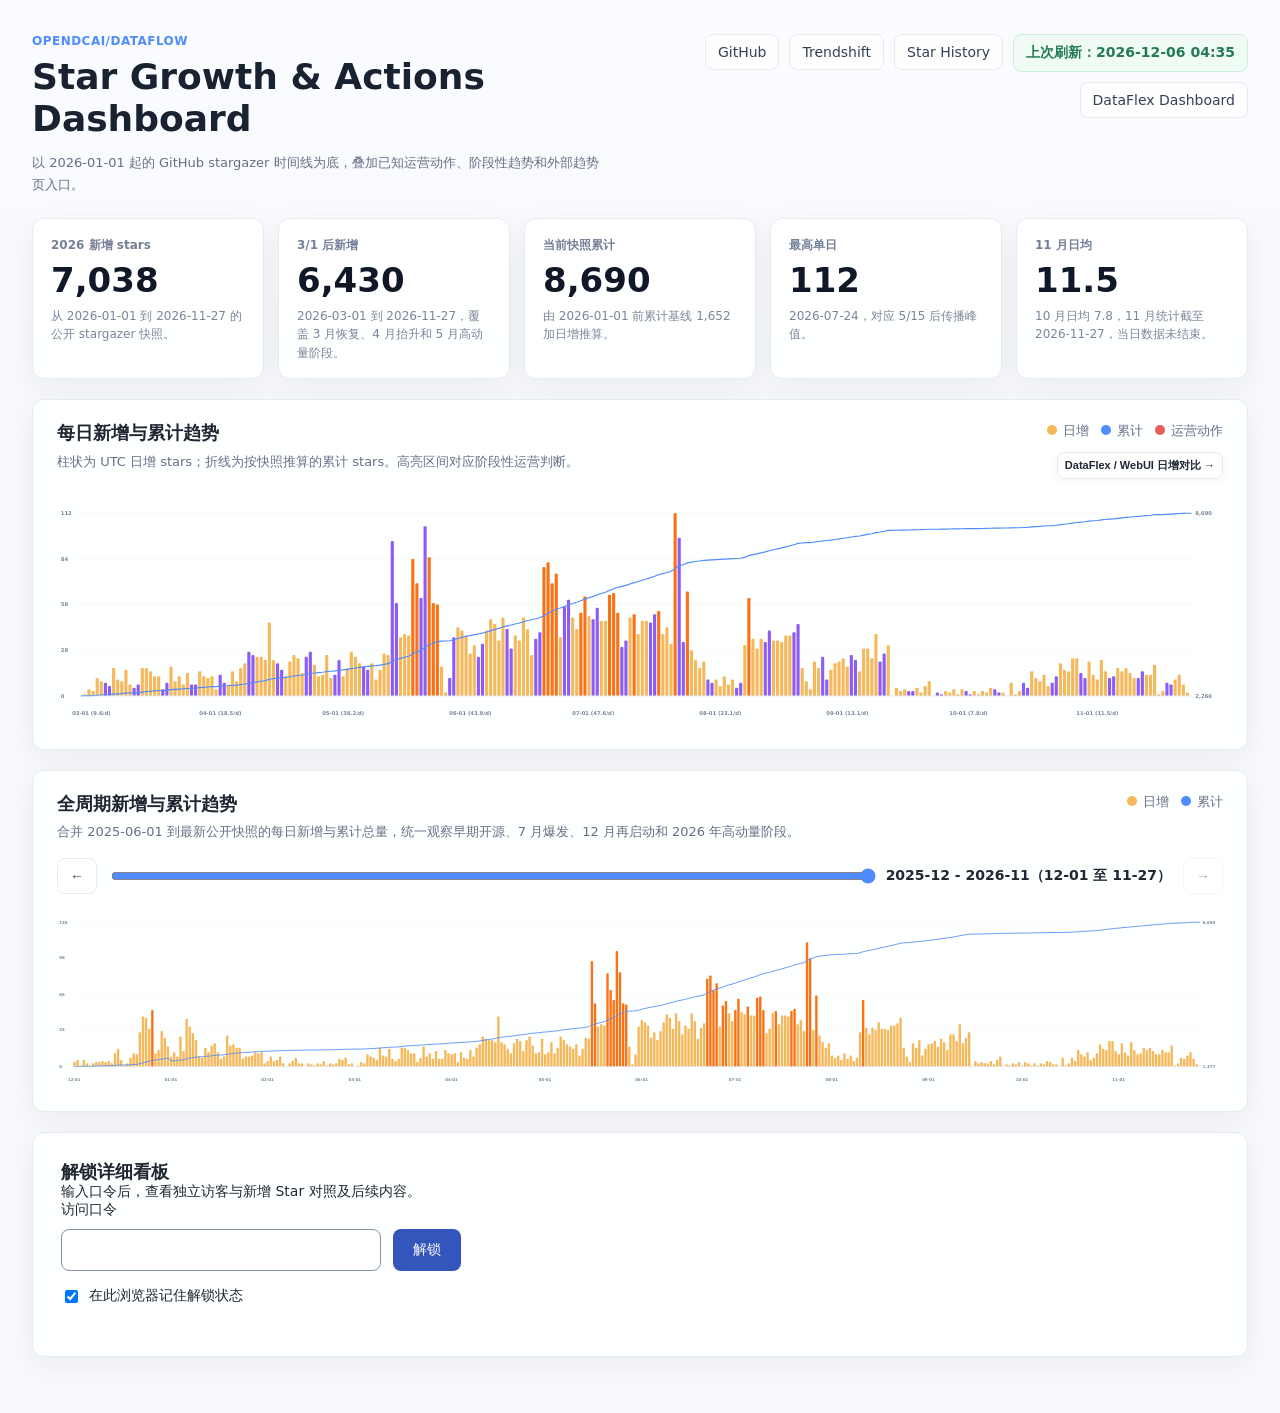
==== commit c547c5b9: "chore: update encrypted dashboard [skip ci]" ====
--- a/index.html
+++ b/index.html
@@ -5,8 +5,8 @@
     <meta name="viewport" content="width=device-width, initial-scale=1" />
     <title>Dataflow Star Dashboard</title>
     <link rel="icon" type="image/png" href="./favicon.png" />
-    <link rel="stylesheet" href="./styles.css?v=d1a17b342417" />
-  <link rel="stylesheet" href="./dashboard-gate.css?v=d1a17b342417">
+    <link rel="stylesheet" href="./styles.css?v=94887a271dd8" />
+  <link rel="stylesheet" href="./dashboard-gate.css?v=94887a271dd8">
 </head>
   <body>
     <header class="page-header">
@@ -82,7 +82,7 @@
   <noscript>请启用 JavaScript 后输入口令解锁。</noscript>
 </section>
 </main>
-<script src="./app.js?v=d1a17b342417"></script>
-<script src="./protected.js?v=d1a17b342417"></script>
-<script src="./unlock.js?v=d1a17b342417"></script>
+<script src="./app.js?v=94887a271dd8"></script>
+<script src="./protected.js?v=94887a271dd8"></script>
+<script src="./unlock.js?v=94887a271dd8"></script>
 </body></html>
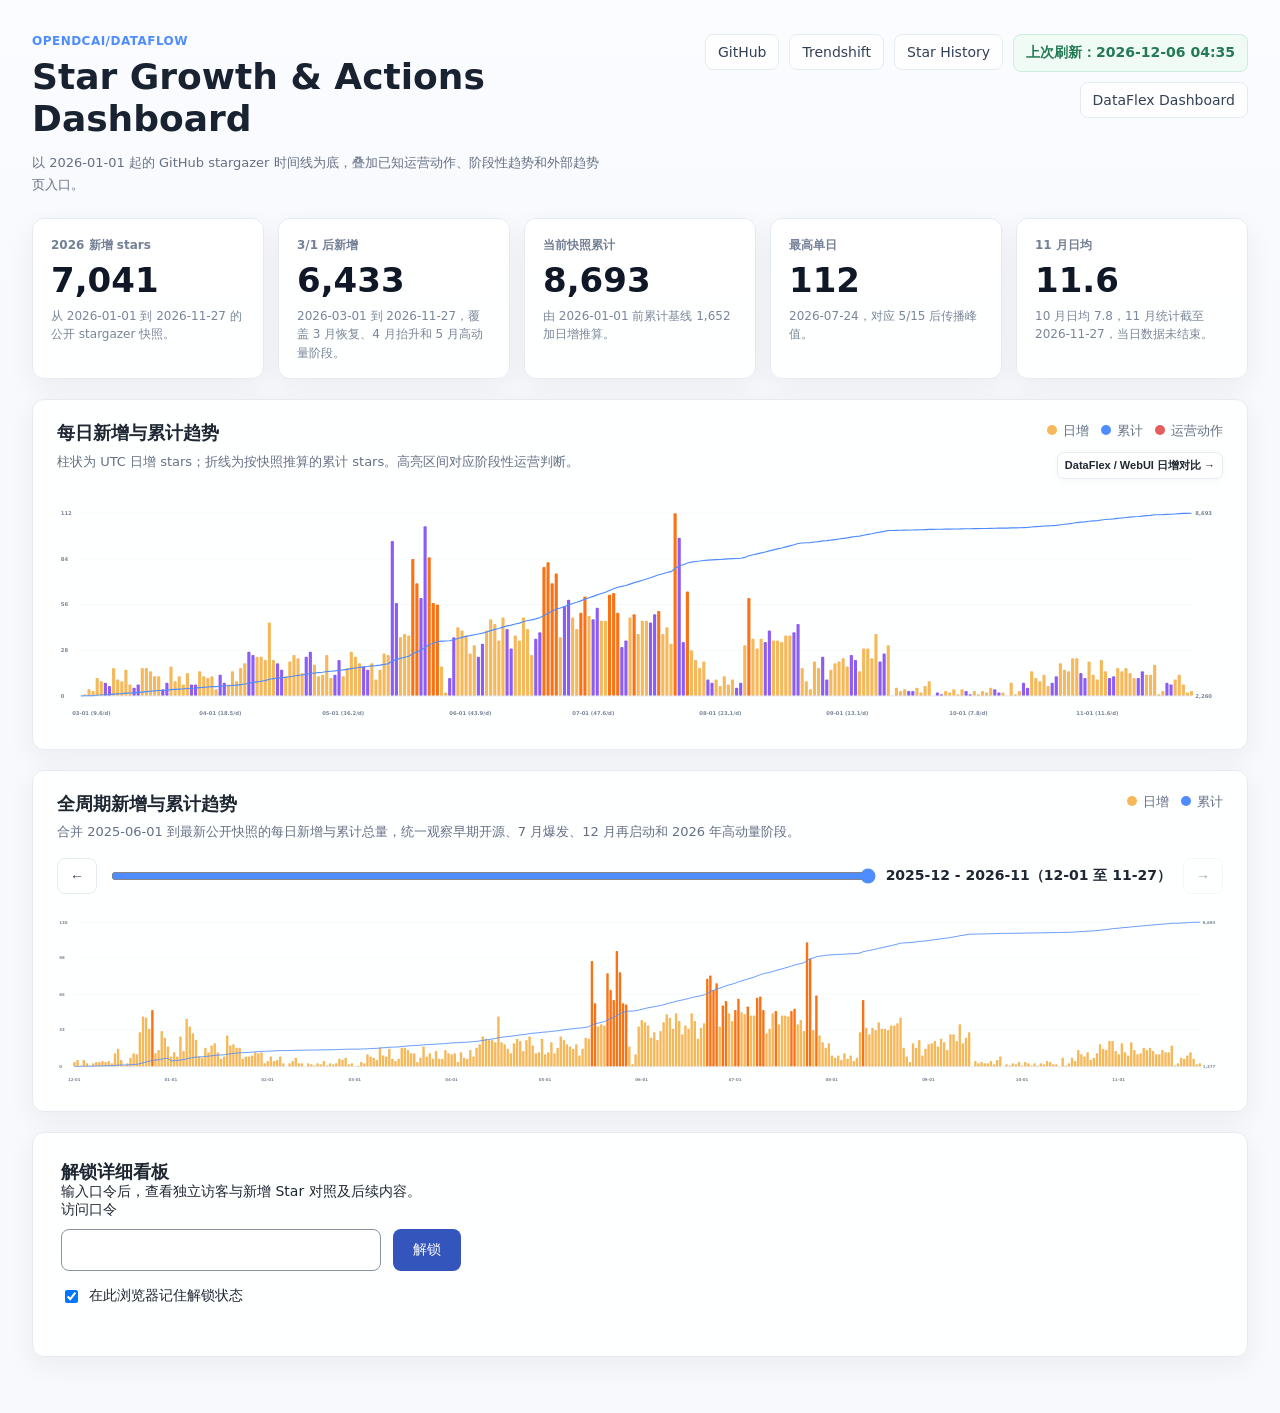
==== commit 8336033c: "chore: update encrypted dashboard [skip ci]" ====
--- a/index.html
+++ b/index.html
@@ -5,8 +5,8 @@
     <meta name="viewport" content="width=device-width, initial-scale=1" />
     <title>Dataflow Star Dashboard</title>
     <link rel="icon" type="image/png" href="./favicon.png" />
-    <link rel="stylesheet" href="./styles.css?v=94887a271dd8" />
-  <link rel="stylesheet" href="./dashboard-gate.css?v=94887a271dd8">
+    <link rel="stylesheet" href="./styles.css?v=63bc1fe3fd41" />
+  <link rel="stylesheet" href="./dashboard-gate.css?v=63bc1fe3fd41">
 </head>
   <body>
     <header class="page-header">
@@ -82,7 +82,7 @@
   <noscript>请启用 JavaScript 后输入口令解锁。</noscript>
 </section>
 </main>
-<script src="./app.js?v=94887a271dd8"></script>
-<script src="./protected.js?v=94887a271dd8"></script>
-<script src="./unlock.js?v=94887a271dd8"></script>
+<script src="./app.js?v=63bc1fe3fd41"></script>
+<script src="./protected.js?v=63bc1fe3fd41"></script>
+<script src="./unlock.js?v=63bc1fe3fd41"></script>
 </body></html>
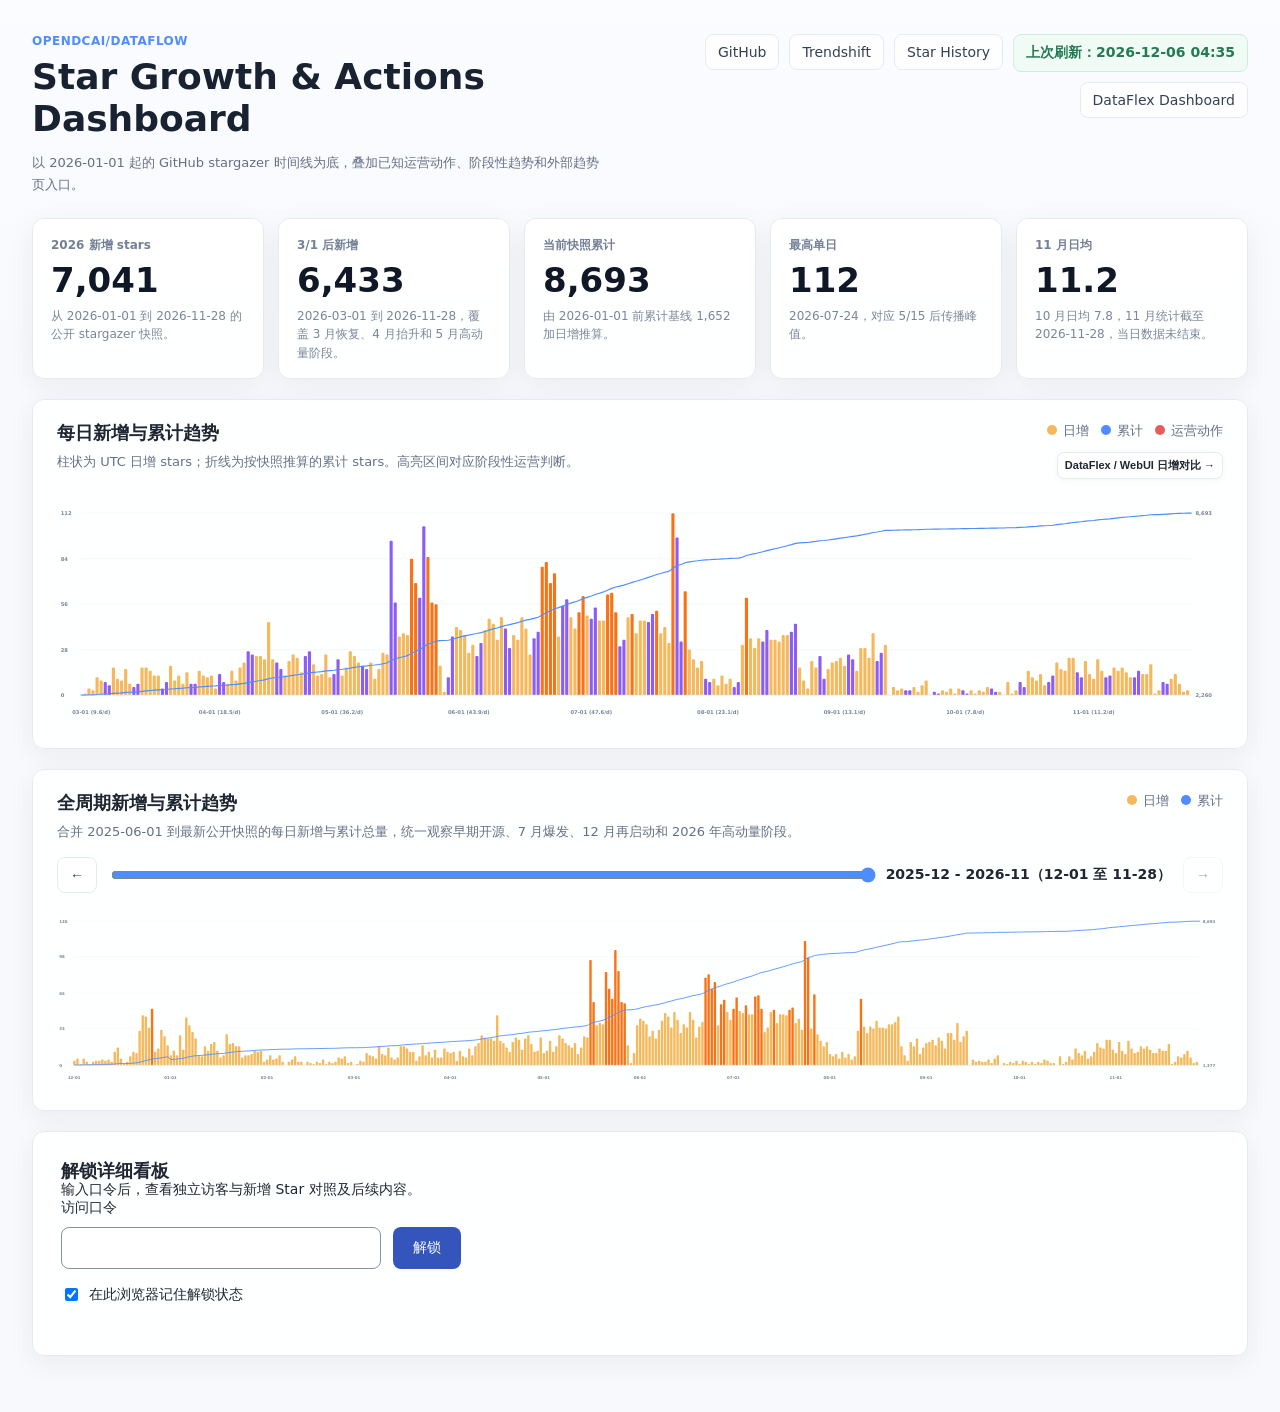
==== commit bcaf10c6: "chore: update encrypted dashboard [skip ci]" ====
--- a/index.html
+++ b/index.html
@@ -5,8 +5,8 @@
     <meta name="viewport" content="width=device-width, initial-scale=1" />
     <title>Dataflow Star Dashboard</title>
     <link rel="icon" type="image/png" href="./favicon.png" />
-    <link rel="stylesheet" href="./styles.css?v=63bc1fe3fd41" />
-  <link rel="stylesheet" href="./dashboard-gate.css?v=63bc1fe3fd41">
+    <link rel="stylesheet" href="./styles.css?v=b2ffadb086ef" />
+  <link rel="stylesheet" href="./dashboard-gate.css?v=b2ffadb086ef">
 </head>
   <body>
     <header class="page-header">
@@ -82,7 +82,7 @@
   <noscript>请启用 JavaScript 后输入口令解锁。</noscript>
 </section>
 </main>
-<script src="./app.js?v=63bc1fe3fd41"></script>
-<script src="./protected.js?v=63bc1fe3fd41"></script>
-<script src="./unlock.js?v=63bc1fe3fd41"></script>
+<script src="./app.js?v=b2ffadb086ef"></script>
+<script src="./protected.js?v=b2ffadb086ef"></script>
+<script src="./unlock.js?v=b2ffadb086ef"></script>
 </body></html>
